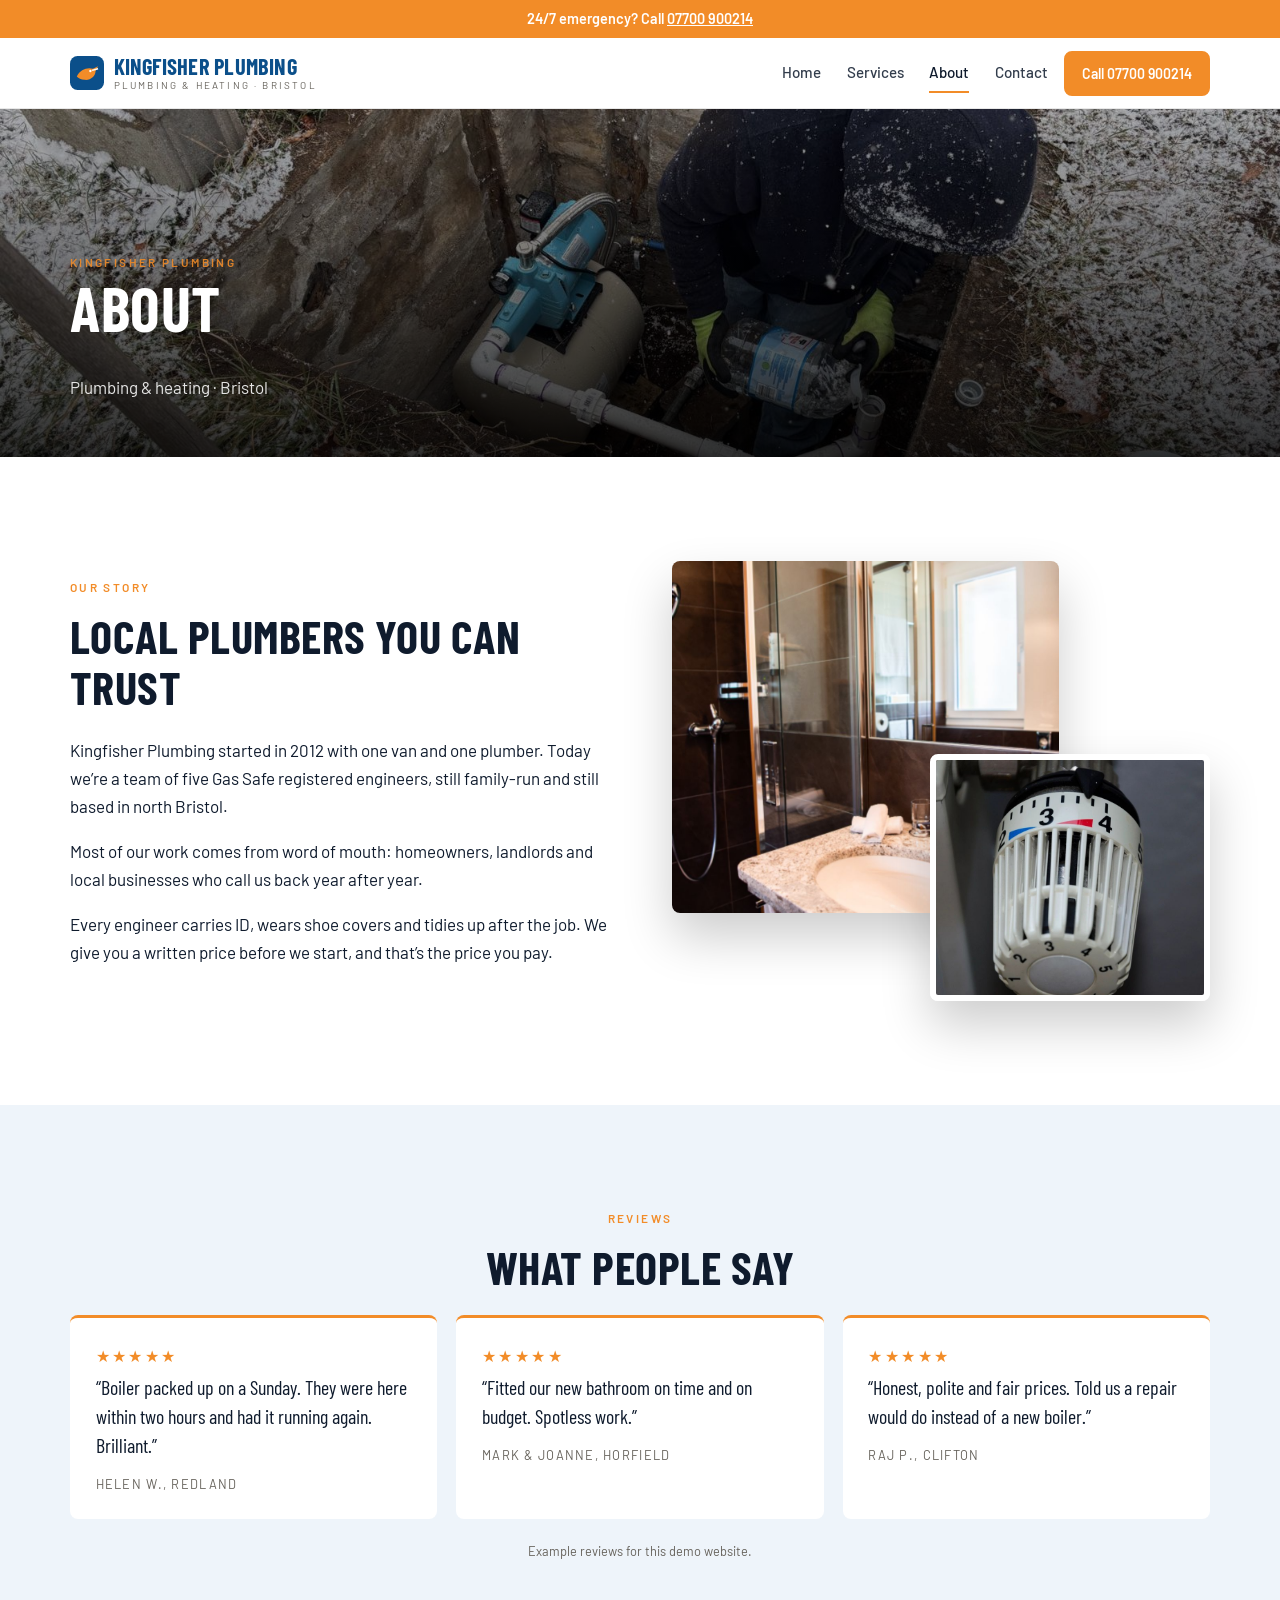
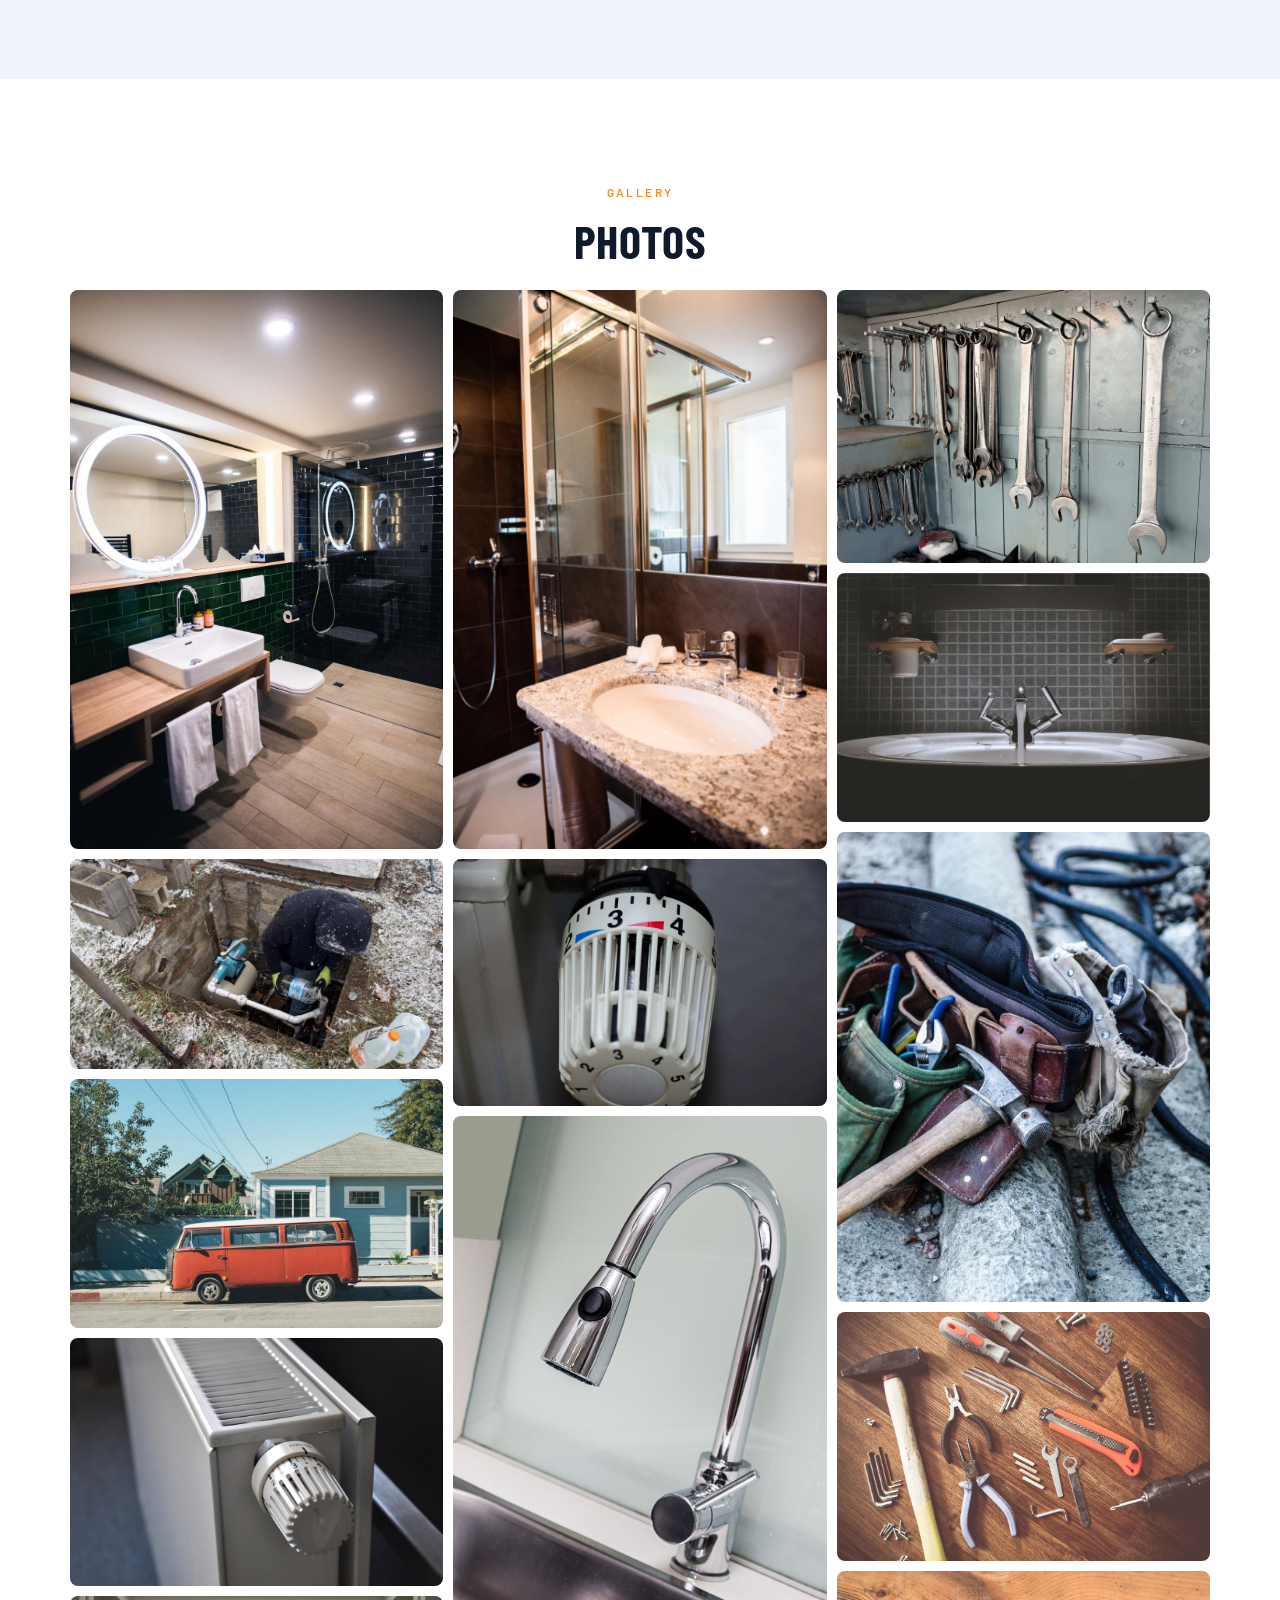
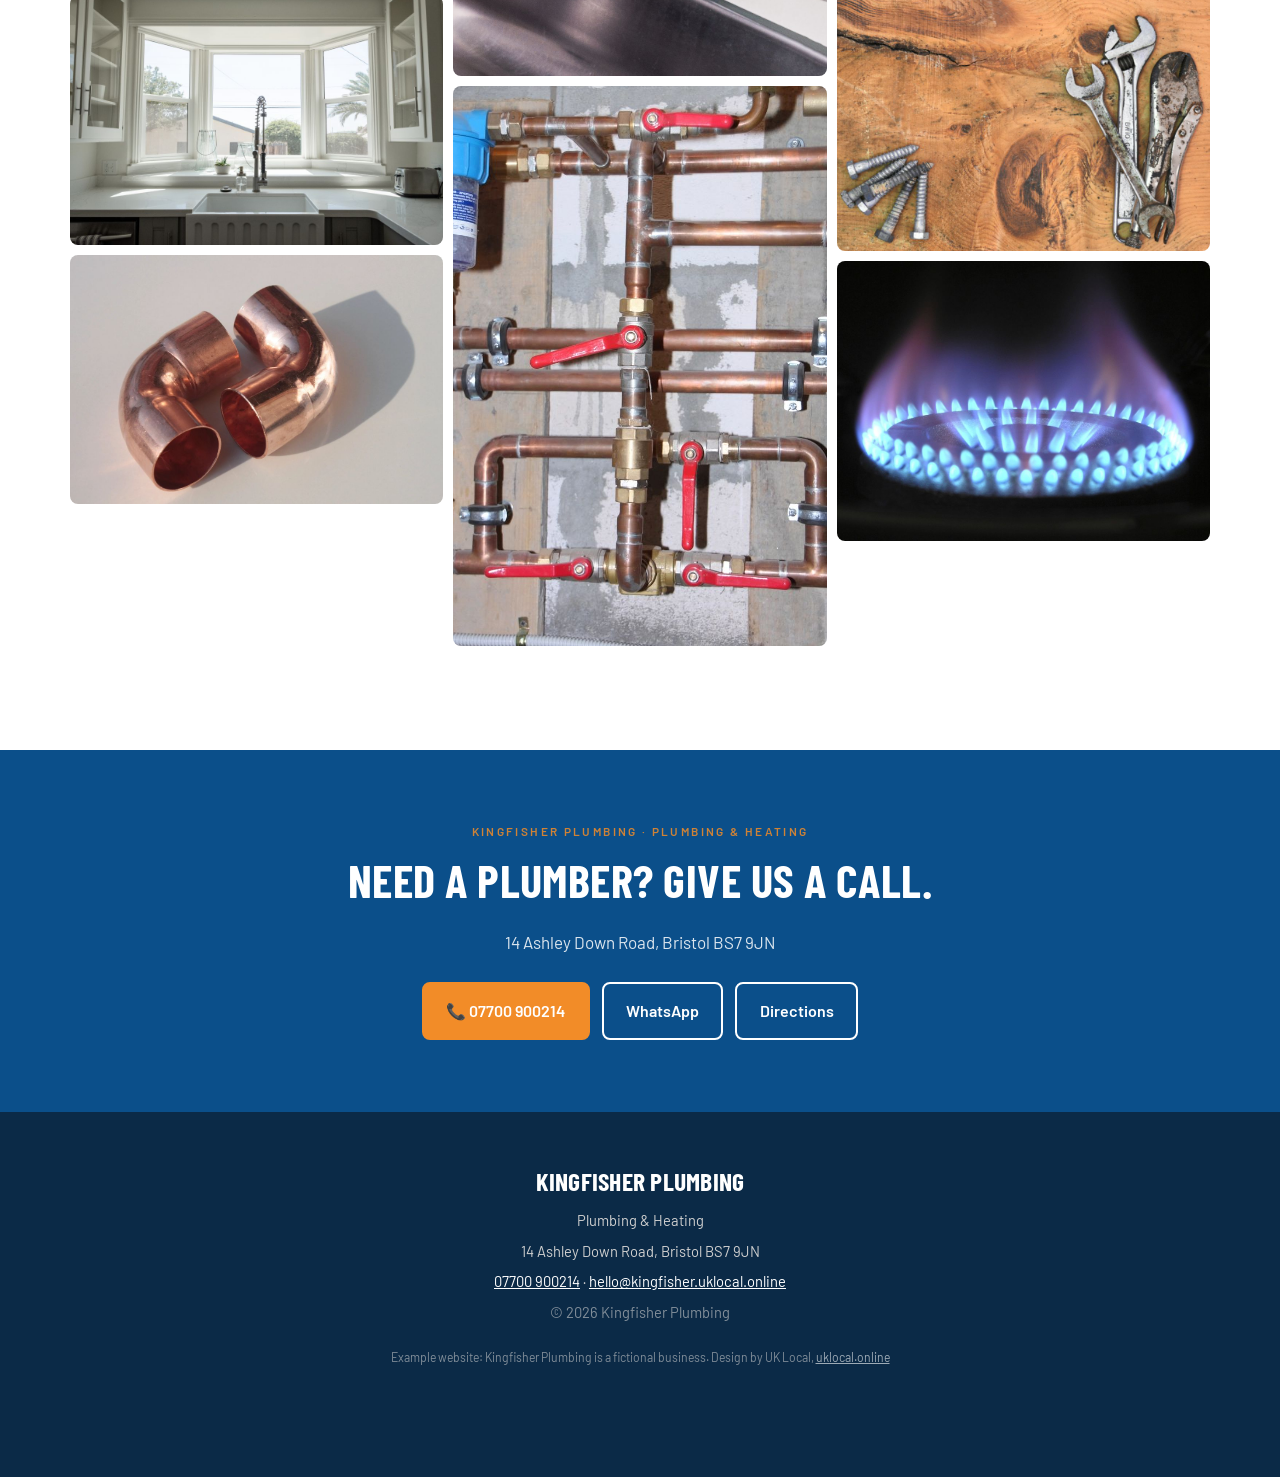
==== about.html @ 7f240959 "Example website: Kingfisher Plumbing (UK example)" ====
<!doctype html><html lang="en-GB"><head><meta charset="utf-8"><meta name="viewport" content="width=device-width,initial-scale=1">
<title>About | Kingfisher Plumbing</title><meta name="description" content="Kingfisher Plumbing started in 2012 with one van and one plumber. Today we’re a team of five Gas Safe registered engineers, still family-run and still based in north Bristol."><meta name="robots" content="noindex"><meta name="theme-color" content="#0b4f8a">
<meta property="og:title" content="Kingfisher Plumbing · Plumbing &amp; Heating"><meta property="og:description" content="Kingfisher Plumbing started in 2012 with one van and one plumber. Today we’re a team of five Gas Safe registered engineers, still family-run and still based in north Bristol."><meta property="og:image" content="https://kingfisher.uklocal.online/assets/images/021.jpg">
<link rel="icon" href="data:image/svg+xml,%3Csvg%20viewBox%3D%220%200%2040%2040%22%20xmlns%3D%22http%3A//www.w3.org/2000/svg%22%3E%3Crect%20width%3D%2240%22%20height%3D%2240%22%20rx%3D%229%22%20fill%3D%22%230b4f8a%22/%3E%3Cpath%20d%3D%22M8%2024c4-8%2012-11%2019-9l6-3-3%206c0%206-6%2011-13%2010-4%200-7-2-9-4z%22%20fill%3D%22%23f28c28%22/%3E%3Cpath%20d%3D%22M26%2017l7-2%22%20stroke%3D%22%23fff%22%20stroke-width%3D%221.6%22/%3E%3Ccircle%20cx%3D%2224%22%20cy%3D%2217.6%22%20r%3D%221.4%22%20fill%3D%22%23fff%22/%3E%3C/svg%3E">
<link rel="preconnect" href="https://fonts.googleapis.com"><link rel="preconnect" href="https://fonts.gstatic.com" crossorigin>
<link href="https://fonts.googleapis.com/css2?family=Barlow+Condensed:wght@400;600;700&family=Barlow:wght@400;500;600;700&display=swap" rel="stylesheet"><link rel="stylesheet" href="css/styles.css"></head><body class="has-strip"><div class="topstrip">24/7 emergency? Call <a href="tel:+447700900214">07700 900214</a></div>
<header class="nav"><div class="wrap nav-in"><a class="brand" href="index.html"><svg viewBox="0 0 40 40" aria-hidden="true"><rect width="40" height="40" rx="9" fill="var(--a)"/><path d="M8 24c4-8 12-11 19-9l6-3-3 6c0 6-6 11-13 10-4 0-7-2-9-4z" fill="var(--b)"/><path d="M26 17l7-2" stroke="#fff" stroke-width="1.6"/><circle cx="24" cy="17.6" r="1.4" fill="#fff"/></svg><span><b>Kingfisher Plumbing</b><small>Plumbing &amp; heating · Bristol</small></span></a>
<nav class="links" id="links"><a href="index.html">Home</a><a href="services.html">Services</a><a href="about.html" class=on>About</a><a href="contact.html">Contact</a></nav><a class="btn sm" href="tel:+447700900214">Call 07700 900214</a><button class="burger" id="burger" aria-label="Menu"><span></span><span></span><span></span></button></div></header><main><section class="phero"><img src="assets/images/b236.jpg" alt=""><div class="shade"></div><div class="wrap rv"><p class="eyebrow">Kingfisher Plumbing</p><h1>About</h1><p>Plumbing &amp; heating · Bristol</p></div></section>
<section class="s"><div class="wrap two"><div class="rv"><p class="eyebrow">Our story</p><h2>Local plumbers you can trust</h2><p>Kingfisher Plumbing started in 2012 with one van and one plumber. Today we’re a team of five Gas Safe registered engineers, still family-run and still based in north Bristol.</p><p>Most of our work comes from word of mouth: homeowners, landlords and local businesses who call us back year after year.</p><p>Every engineer carries ID, wears shoe covers and tidies up after the job. We give you a written price before we start, and that’s the price you pay.</p></div><figure class="stack rv"><img class="a1" src="assets/images/020.jpg" alt="Walk-in shower" loading="lazy"><img class="a2" src="assets/images/b086.jpg" alt="Thermostatic valves" loading="lazy"></figure></div></section>
<section class="s alt"><div class="wrap"><p class="eyebrow center">Reviews</p><h2 class="center">What people say</h2><div class="quotes"><blockquote class="rv"><span class="stars">★★★★★</span>“Boiler packed up on a Sunday. They were here within two hours and had it running again. Brilliant.”<cite>Helen W., Redland</cite></blockquote><blockquote class="rv"><span class="stars">★★★★★</span>“Fitted our new bathroom on time and on budget. Spotless work.”<cite>Mark &amp; Joanne, Horfield</cite></blockquote><blockquote class="rv"><span class="stars">★★★★★</span>“Honest, polite and fair prices. Told us a repair would do instead of a new boiler.”<cite>Raj P., Clifton</cite></blockquote></div><p class="exnote">Example reviews for this demo website.</p></div></section><section class="s" id="gallery"><div class="wrap"><p class="eyebrow center">Gallery</p><h2 class="center">Photos</h2><div class="gal"><a href="assets/images/021.jpg" data-lb="Bathroom fit-out"><img src="assets/images/021.jpg" alt="Bathroom fit-out" loading="lazy"></a><a href="assets/images/b236.jpg" data-lb="Leak traced and fixed"><img src="assets/images/b236.jpg" alt="Leak traced and fixed" loading="lazy"></a><a href="assets/images/b306.jpg" data-lb="Our van"><img src="assets/images/b306.jpg" alt="Our van" loading="lazy"></a><a href="assets/images/b085.jpg" data-lb="Radiators fitted and balanced"><img src="assets/images/b085.jpg" alt="Radiators fitted and balanced" loading="lazy"></a><a href="assets/images/069.jpg" data-lb="Kitchen sink replacement"><img src="assets/images/069.jpg" alt="Kitchen sink replacement" loading="lazy"></a><a href="assets/images/b022.jpg" data-lb="Copper fittings"><img src="assets/images/b022.jpg" alt="Copper fittings" loading="lazy"></a><a href="assets/images/020.jpg" data-lb="Walk-in shower"><img src="assets/images/020.jpg" alt="Walk-in shower" loading="lazy"></a><a href="assets/images/b086.jpg" data-lb="Thermostatic valves"><img src="assets/images/b086.jpg" alt="Thermostatic valves" loading="lazy"></a><a href="assets/images/068.jpg" data-lb="New mixer tap"><img src="assets/images/068.jpg" alt="New mixer tap" loading="lazy"></a><a href="assets/images/b021.jpg" data-lb="Valves and pipework"><img src="assets/images/b021.jpg" alt="Valves and pipework" loading="lazy"></a><a href="assets/images/b047.jpg" data-lb="The right tools for the job"><img src="assets/images/b047.jpg" alt="The right tools for the job" loading="lazy"></a><a href="assets/images/018.jpg" data-lb="Basin and taps"><img src="assets/images/018.jpg" alt="Basin and taps" loading="lazy"></a><a href="assets/images/b139.jpg" data-lb="Tool belt on"><img src="assets/images/b139.jpg" alt="Tool belt on" loading="lazy"></a><a href="assets/images/b171.jpg" data-lb="Small jobs welcome"><img src="assets/images/b171.jpg" alt="Small jobs welcome" loading="lazy"></a><a href="assets/images/b061.jpg" data-lb="Ready to go"><img src="assets/images/b061.jpg" alt="Ready to go" loading="lazy"></a><a href="assets/images/b292.jpg" data-lb="Gas appliances connected"><img src="assets/images/b292.jpg" alt="Gas appliances connected" loading="lazy"></a></div></div></section><section class="band"><div class="wrap rv"><p class="eyebrow" style="color:var(--b)">Kingfisher Plumbing · Plumbing &amp; Heating</p><h2>Need a plumber? Give us a call.</h2><p>14 Ashley Down Road, Bristol BS7 9JN</p>
<div class="cta"><a class="btn" href="tel:+447700900214">📞 07700 900214</a><a class="btn ghost" style="color:#fff" href="https://wa.me/447700900214">WhatsApp</a><a class="btn ghost" style="color:#fff" href="https://www.google.com/maps/search/?api=1&query=Ashley+Down+Road%2C+Bristol+BS7">Directions</a></div></div></section></main>
<footer class="foot"><div class="wrap"><b>Kingfisher Plumbing</b><p>Plumbing &amp; Heating</p><p>14 Ashley Down Road, Bristol BS7 9JN</p>
<p><a href="tel:+447700900214">07700 900214</a> · <a href="mailto:hello@kingfisher.uklocal.online">hello@kingfisher.uklocal.online</a></p><p style="opacity:.6">© 2026 Kingfisher Plumbing</p>
<p class="ex">Example website: Kingfisher Plumbing is a fictional business. Design by UK Local, <a href="https://uklocal.online/">uklocal.online</a></p></div></footer>
<div class="mbar"><a class="call" href="tel:+447700900214">📞 Call</a><a href="https://wa.me/447700900214">💬 WhatsApp</a><a href="https://www.google.com/maps/search/?api=1&query=Ashley+Down+Road%2C+Bristol+BS7">📍 Map</a></div>
<div class="lb" id="lb"><button aria-label="Close">×</button><img alt=""><p></p></div><script src="js/main.js"></script></body></html>
---- css/styles.css ----
:root{--bg:#ffffff;--fg:#0f1b2d;--a:#0b4f8a;--b:#f28c28;--c:#eef4fa;--r:8px;--f1:'Barlow Condensed',Georgia,serif;--f2:'Barlow',system-ui,sans-serif;--mut:#66625b;--card:#fff;--line:rgba(0,0,0,.09)}
*{box-sizing:border-box}html{scroll-behavior:smooth}body{margin:0;background:var(--bg);color:var(--fg);font-family:var(--f2);line-height:1.65;-webkit-font-smoothing:antialiased;font-size:17px}
img{max-width:100%;display:block}a{color:inherit}.wrap{width:min(100% - 2.5rem,1140px);margin:auto}
h1,h2,h3{font-family:var(--f1);line-height:1.1;margin:0 0 .5em;font-weight:700;text-transform:uppercase;letter-spacing:.01em}h2{font-size:clamp(1.9rem,4vw,2.9rem)}h3{font-size:1.35rem}
.eyebrow{text-transform:uppercase;letter-spacing:.2em;font-size:.74rem;font-weight:600;color:var(--b);margin:0 0 .8rem}.center{text-align:center}.sub{color:var(--mut);max-width:640px}.center.sub{margin:0 auto 2.2rem}
.topstrip{background:var(--b);color:#fff;text-align:center;font-weight:600;font-size:.9rem;padding:.45rem 1rem}.topstrip a{color:#fff}
.nav{position:sticky;top:0;z-index:40;background:rgba(255,255,255,.9);backdrop-filter:blur(12px);-webkit-backdrop-filter:blur(12px);border-bottom:1px solid var(--line)}.nav-in{display:flex;align-items:center;gap:1rem;height:70px}
.brand{text-decoration:none;display:flex;align-items:center;gap:.6rem;margin-right:auto}.brand svg{width:34px;height:34px;flex:none}.brand span{display:flex;flex-direction:column;line-height:1}.brand b{font-family:var(--f1);font-size:1.4rem;color:var(--a);font-weight:700;text-transform:uppercase;letter-spacing:.01em}.brand small{font-size:.62rem;letter-spacing:.22em;text-transform:uppercase;color:var(--mut);margin-top:4px}
.links{display:flex;gap:1.6rem}.links a{text-decoration:none;font-weight:500;font-size:.95rem;opacity:.85;padding:6px 0;border-bottom:2px solid transparent}.links a:hover,.links a.on{opacity:1;border-color:var(--b)}
.btn{display:inline-flex;align-items:center;gap:.45rem;text-decoration:none;font-weight:600;padding:.85rem 1.4rem;border-radius:var(--r);background:var(--b);color:#fff;border:2px solid var(--b);transition:.25s;font-family:var(--f2);font-size:1rem}.btn:hover{transform:translateY(-2px);filter:brightness(1.07)}.btn.ghost{background:transparent;color:inherit;border-color:currentColor}.btn.sm{padding:.55rem 1rem;font-size:.88rem}.btn.alt{background:var(--a);border-color:var(--a);color:#fff}
.burger{display:none;background:none;border:0;width:42px;height:42px;cursor:pointer;color:inherit;padding:0}.burger span{display:block;height:2px;background:currentColor;margin:7px 8px;transition:.3s}
@media(max-width:860px){.links{position:fixed;inset:70px 0 auto 0;flex-direction:column;gap:0;background:var(--bg);padding:.5rem 1.25rem 1.25rem;transform:translateY(-150%);transition:.35s;box-shadow:0 20px 40px rgba(0,0,0,.2)}.links.open{transform:none}.links a{padding:14px 0;border-bottom:1px solid var(--line);font-size:1.05rem}.burger{display:block}.nav .btn.sm{display:none}}
.hero{position:relative;color:#fff;overflow:hidden}.hero .bgimg{position:absolute;inset:0;width:100%;height:100%;object-fit:cover;animation:kb 18s ease-out both}@keyframes kb{from{transform:scale(1.12)}to{transform:scale(1)}}
.hero .shade{position:absolute;inset:0;background:linear-gradient(180deg,rgba(0,0,0,.25) 0%,rgba(0,0,0,.4) 45%,rgba(0,0,0,.86) 100%)}.hero-in{position:relative;max-width:760px}
.hero.full{min-height:clamp(580px,90vh,860px);display:flex;align-items:flex-end}.hero.full .hero-in{padding:clamp(7rem,22vh,12rem) 0 4.5rem}
.hero h1{font-size:clamp(2.5rem,7vw,4.8rem);margin-bottom:.5rem}.hero h1 em{font-style:normal;color:var(--b)}.hero .lead{font-size:1.15rem;opacity:.94;max-width:600px;margin:0}
.cta{display:flex;flex-wrap:wrap;gap:.75rem;margin-top:1.6rem}.badges{display:flex;flex-wrap:wrap;gap:.5rem;margin-top:1.8rem}.badges span{font-size:.8rem;padding:.4rem .85rem;border-radius:99px;background:rgba(255,255,255,.14);border:1px solid rgba(255,255,255,.3);backdrop-filter:blur(6px)}
.hero.split{color:var(--fg);background:var(--c)}.hero.split .grid2{display:grid;grid-template-columns:1.05fr 1fr;align-items:center;gap:3rem;min-height:clamp(560px,82vh,760px);padding:3rem 0}.hero.split .badges span{background:var(--bg);border-color:var(--line);color:var(--fg)}.hero.split h1 em{color:var(--b)}
.hero.split .pic{position:relative;height:clamp(420px,70vh,620px)}.hero.split .pic img{position:absolute;object-fit:cover;border-radius:var(--r);box-shadow:0 30px 60px rgba(0,0,0,.18)}.hero.split .pic .p1{top:0;left:0;width:82%;height:86%}.hero.split .pic .p2{right:0;bottom:0;width:48%;height:46%;border:6px solid var(--c)}
.hcard{position:absolute;left:-6%;bottom:8%;background:var(--bg);color:var(--fg);border-radius:var(--r);padding:.9rem 1.2rem;box-shadow:0 18px 40px rgba(0,0,0,.18);font-size:.9rem;line-height:1.35}.hcard b{display:block;font-family:var(--f1);font-size:1.15rem;color:var(--a)}
.hero.block{background:var(--a)}.hero.block .grid2{display:grid;grid-template-columns:1.1fr 1fr;min-height:clamp(560px,80vh,760px)}.hero.block .hero-in{padding:4rem clamp(1.25rem,5vw,4.5rem) 4rem max(1.25rem,calc((100vw - 1140px)/2));align-self:center;max-width:none}.hero.block .pic{position:relative;min-height:340px}.hero.block .pic img{position:absolute;inset:0;width:100%;height:100%;object-fit:cover}.hero.block .pic .tag{position:absolute;left:1.2rem;bottom:1.2rem;background:var(--b);color:#fff;font-weight:700;padding:.6rem 1rem;border-radius:var(--r);font-size:.95rem}
.hero.block h1{font-size:clamp(2.6rem,6.5vw,4.9rem);line-height:1}
@media(max-width:860px){.hero.split .grid2{grid-template-columns:1fr;gap:2rem;min-height:0;padding:2rem 0 3rem}.hero.split .pic{height:360px;order:-1}.hcard{left:auto;right:4%;bottom:-4%}.hero.block .grid2{grid-template-columns:1fr}.hero.block .pic{order:-1;min-height:260px}.hero.block .hero-in{padding:2.5rem 1.25rem 3rem}}
section.s{padding:clamp(4rem,9vw,6.5rem) 0}.alt{background:var(--c)}.two{display:grid;grid-template-columns:1fr 1fr;gap:clamp(2rem,5vw,4.5rem);align-items:center}
@media(max-width:860px){.two{grid-template-columns:1fr}}
.stack{position:relative;min-height:440px;margin:0}.stack img{position:absolute;object-fit:cover;border-radius:var(--r);box-shadow:0 24px 50px rgba(0,0,0,.2)}.stack .a1{left:0;top:0;width:72%;height:80%}.stack .a2{right:0;bottom:0;width:52%;height:56%;border:6px solid var(--bg)}
.ticks{list-style:none;padding:0;margin:1.2rem 0 0}.ticks li{padding:.45rem 0 .45rem 1.8rem;position:relative}.ticks li:before{content:'';position:absolute;left:0;top:.95rem;width:10px;height:10px;border-radius:50%;background:var(--b)}
.feats{display:grid;grid-template-columns:repeat(auto-fit,minmax(240px,1fr));gap:1.2rem}.feat{background:var(--card);border-radius:var(--r);overflow:hidden;box-shadow:0 10px 30px rgba(0,0,0,.08);transition:.3s}.feat:hover{transform:translateY(-5px)}.feat img{width:100%;aspect-ratio:4/3;object-fit:cover}.feat div{padding:1.1rem 1.25rem 1.3rem}.feat p{margin:0;color:var(--mut);font-size:.95rem}.feat h3{margin-bottom:.25rem}.feat .price{display:inline-block;margin-top:.7rem;font-weight:700;color:var(--b);font-size:.95rem}
.feats.ov .feat{position:relative;aspect-ratio:3/4;box-shadow:none}.feats.ov .feat img{position:absolute;inset:0;height:100%;aspect-ratio:auto}.feats.ov .feat div{position:absolute;inset:auto 0 0 0;padding:4rem 1.3rem 1.3rem;background:linear-gradient(transparent,rgba(0,0,0,.9));color:#fff}.feats.ov .feat p{color:#ddd}@media(max-width:860px){.feats.ov .feat{aspect-ratio:4/3}}
.strip{display:grid;grid-template-columns:2fr 1fr 1fr;grid-auto-rows:220px;gap:10px}.strip a:first-child{grid-row:span 2}.strip img{width:100%;height:100%;object-fit:cover;transition:.4s}.strip a{overflow:hidden;border-radius:var(--r)}.strip a:hover img{transform:scale(1.06)}@media(max-width:700px){.strip{grid-template-columns:1fr 1fr;grid-auto-rows:150px}}
.quotes{display:grid;grid-template-columns:repeat(auto-fit,minmax(260px,1fr));gap:1.2rem}.quotes blockquote{margin:0;padding:1.6rem;background:var(--card);border-radius:var(--r);border-top:3px solid var(--b);font-family:var(--f1);font-size:1.18rem;line-height:1.45;font-size:1.25rem}.quotes .stars{color:var(--b);letter-spacing:.15em;font-style:normal;font-size:1rem;display:block;margin-bottom:.4rem}.quotes cite{display:block;margin-top:.9rem;font-family:var(--f2);font-style:normal;font-size:.8rem;color:var(--mut);letter-spacing:.1em;text-transform:uppercase}
.exnote{font-size:.8rem;color:var(--mut);text-align:center;margin-top:1.4rem}
.band{background:var(--a);color:#fff;text-align:center;padding:4.5rem 0}.band h2{color:#fff}.band p{opacity:.85}.band .cta{justify-content:center}
.phero{position:relative;color:#fff;padding:9rem 0 3.5rem;overflow:hidden}.phero img{position:absolute;inset:0;width:100%;height:100%;object-fit:cover}.phero .shade{position:absolute;inset:0;background:linear-gradient(180deg,rgba(0,0,0,.3),rgba(0,0,0,.8))}.phero .wrap{position:relative}.phero h1{font-size:clamp(2.3rem,6vw,3.9rem)}.phero p{opacity:.88;margin:0}
.menu{display:grid;grid-template-columns:repeat(auto-fit,minmax(320px,1fr));gap:1.4rem}.mcard{background:var(--card);padding:1.8rem;border-radius:var(--r);box-shadow:0 8px 24px rgba(0,0,0,.06);border-left:4px solid var(--b)}.mcard h3{margin:0}.mcard .mnote{color:var(--mut);font-size:.9rem;margin:.1rem 0 .9rem}.mcard ul{list-style:none;padding:0;margin:0}.mcard li{display:flex;align-items:baseline;gap:.6rem;padding:.6rem 0;border-bottom:1px dashed var(--line)}.mcard li:last-child{border:0}.mcard li span{flex:1}.mcard li b{white-space:nowrap;color:var(--b);font-weight:700}
.note{font-size:.9rem;color:var(--mut);text-align:center;margin-top:2rem}
.events{display:grid;grid-template-columns:repeat(auto-fit,minmax(220px,1fr));gap:1rem}.ev{border:1px solid var(--line);border-radius:var(--r);padding:1.4rem;background:var(--card)}.ev b{display:block;font-family:var(--f1);font-size:1.5rem;color:var(--b);font-weight:400}.ev span{color:var(--fg);opacity:.85}
.svcs{display:grid;grid-template-columns:repeat(auto-fit,minmax(300px,1fr));gap:1.2rem}.svc{display:grid;grid-template-columns:120px 1fr;background:#fff;border:1px solid var(--line);border-radius:var(--r);overflow:hidden;box-shadow:0 6px 18px rgba(15,27,45,.06);transition:.25s}.svc:hover{transform:translateY(-4px);box-shadow:0 14px 30px rgba(15,27,45,.12)}.svc img{width:100%;height:100%;object-fit:cover}.svc div{padding:1.1rem 1.2rem}.svc h3{margin:0 0 .2rem;font-size:1.45rem}.svc p{margin:0;color:var(--mut);font-size:.95rem;line-height:1.45}.svc .price{display:inline-block;margin-top:.6rem;background:var(--c);color:var(--a);font-weight:700;font-size:.85rem;padding:.25rem .7rem;border-radius:99px}
.svcs.big .svc{grid-template-columns:1fr}.svcs.big .svc img{aspect-ratio:16/9;height:auto}
.steps{display:grid;grid-template-columns:repeat(3,1fr);gap:1.2rem;counter-reset:s}.step{background:#fff;border-radius:var(--r);padding:1.6rem;border-top:4px solid var(--b);box-shadow:0 6px 18px rgba(15,27,45,.06)}.step:before{counter-increment:s;content:counter(s);display:grid;place-items:center;width:44px;height:44px;border-radius:50%;background:var(--a);color:#fff;font-family:var(--f1);font-size:1.4rem;font-weight:700;margin-bottom:.8rem}.step h3{margin:0 0 .3rem}.step p{margin:0;color:var(--mut)}@media(max-width:860px){.steps{grid-template-columns:1fr}}
.chips{display:flex;flex-wrap:wrap;gap:.5rem;margin:1.2rem 0}.chips span{background:#fff;border:1px solid var(--line);border-radius:99px;padding:.4rem .9rem;font-weight:500;font-size:.92rem}
.gal{columns:3 260px;column-gap:10px}.gal a{display:block;margin-bottom:10px;border-radius:var(--r);overflow:hidden;break-inside:avoid}.gal img{width:100%;transition:.4s}.gal a:hover img{transform:scale(1.04)}
.lb{position:fixed;inset:0;background:rgba(0,0,0,.92);display:none;align-items:center;justify-content:center;z-index:99;padding:1rem}.lb.on{display:flex}.lb img{max-height:86vh;max-width:94vw;border-radius:6px}.lb p{position:absolute;bottom:1.2rem;color:#fff;width:100%;text-align:center;margin:0}.lb button{position:absolute;top:1rem;right:1rem;background:none;border:0;color:#fff;font-size:2.2rem;cursor:pointer}
dl.info{display:grid;grid-template-columns:auto 1fr;gap:.75rem 1.4rem;margin:1.4rem 0}dl.info dt{font-weight:700;color:var(--b);text-transform:uppercase;font-size:.75rem;letter-spacing:.15em;padding-top:.3rem}dl.info dd{margin:0}dl.info a{color:inherit;font-weight:600}
.hours{width:100%;border-collapse:collapse;margin:1rem 0}.hours td{padding:.7rem 0;border-bottom:1px solid var(--line)}.hours td:last-child{text-align:right;font-weight:600}
.map iframe{width:100%;height:440px;border:0;border-radius:var(--r);filter:none}
.foot{background:#0b2a47;color:#cfcfcf;padding:3rem 0 6.5rem;text-align:center;font-size:.92rem}.foot b{font-family:var(--f1);font-size:1.6rem;color:#fff;font-weight:700;text-transform:uppercase;letter-spacing:.01em}.foot a{color:#fff}.foot p{margin:.4rem 0}.foot .ex{margin-top:1.4rem;font-size:.76rem;opacity:.6}
.mbar{position:fixed;left:0;right:0;bottom:0;display:none;z-index:50;background:var(--a);box-shadow:0 -6px 20px rgba(0,0,0,.2);padding-bottom:env(safe-area-inset-bottom)}.mbar a{flex:1;text-align:center;color:#fff;text-decoration:none;font-weight:600;padding:14px 4px;font-size:.95rem}.mbar a.call{background:var(--b);color:#fff}.mbar a+a{border-left:1px solid rgba(255,255,255,.18)}@media(max-width:860px){.mbar{display:flex}}
.rv{opacity:0;transform:translateY(26px);transition:opacity .8s ease,transform .8s ease}.rv.in{opacity:1;transform:none}
@media(prefers-reduced-motion:reduce){.rv{opacity:1;transform:none;transition:none}.hero .bgimg{animation:none}}
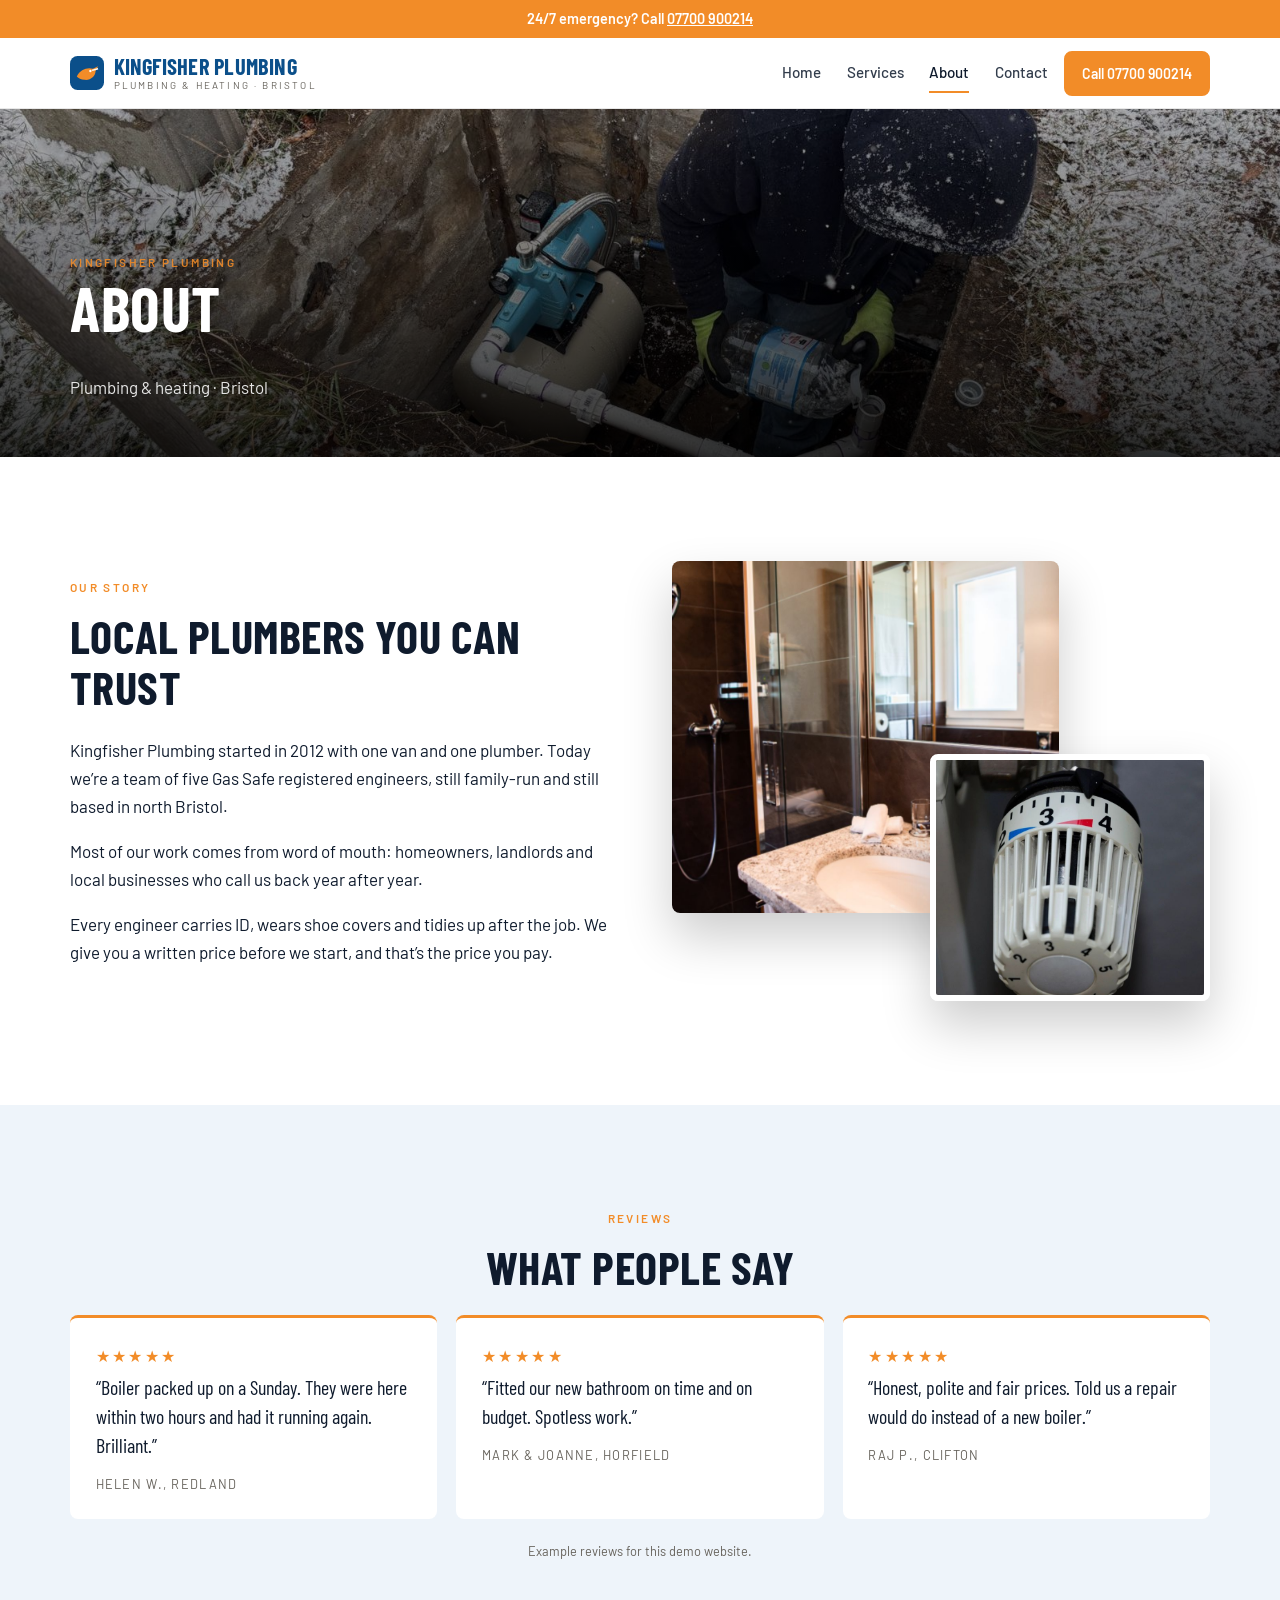
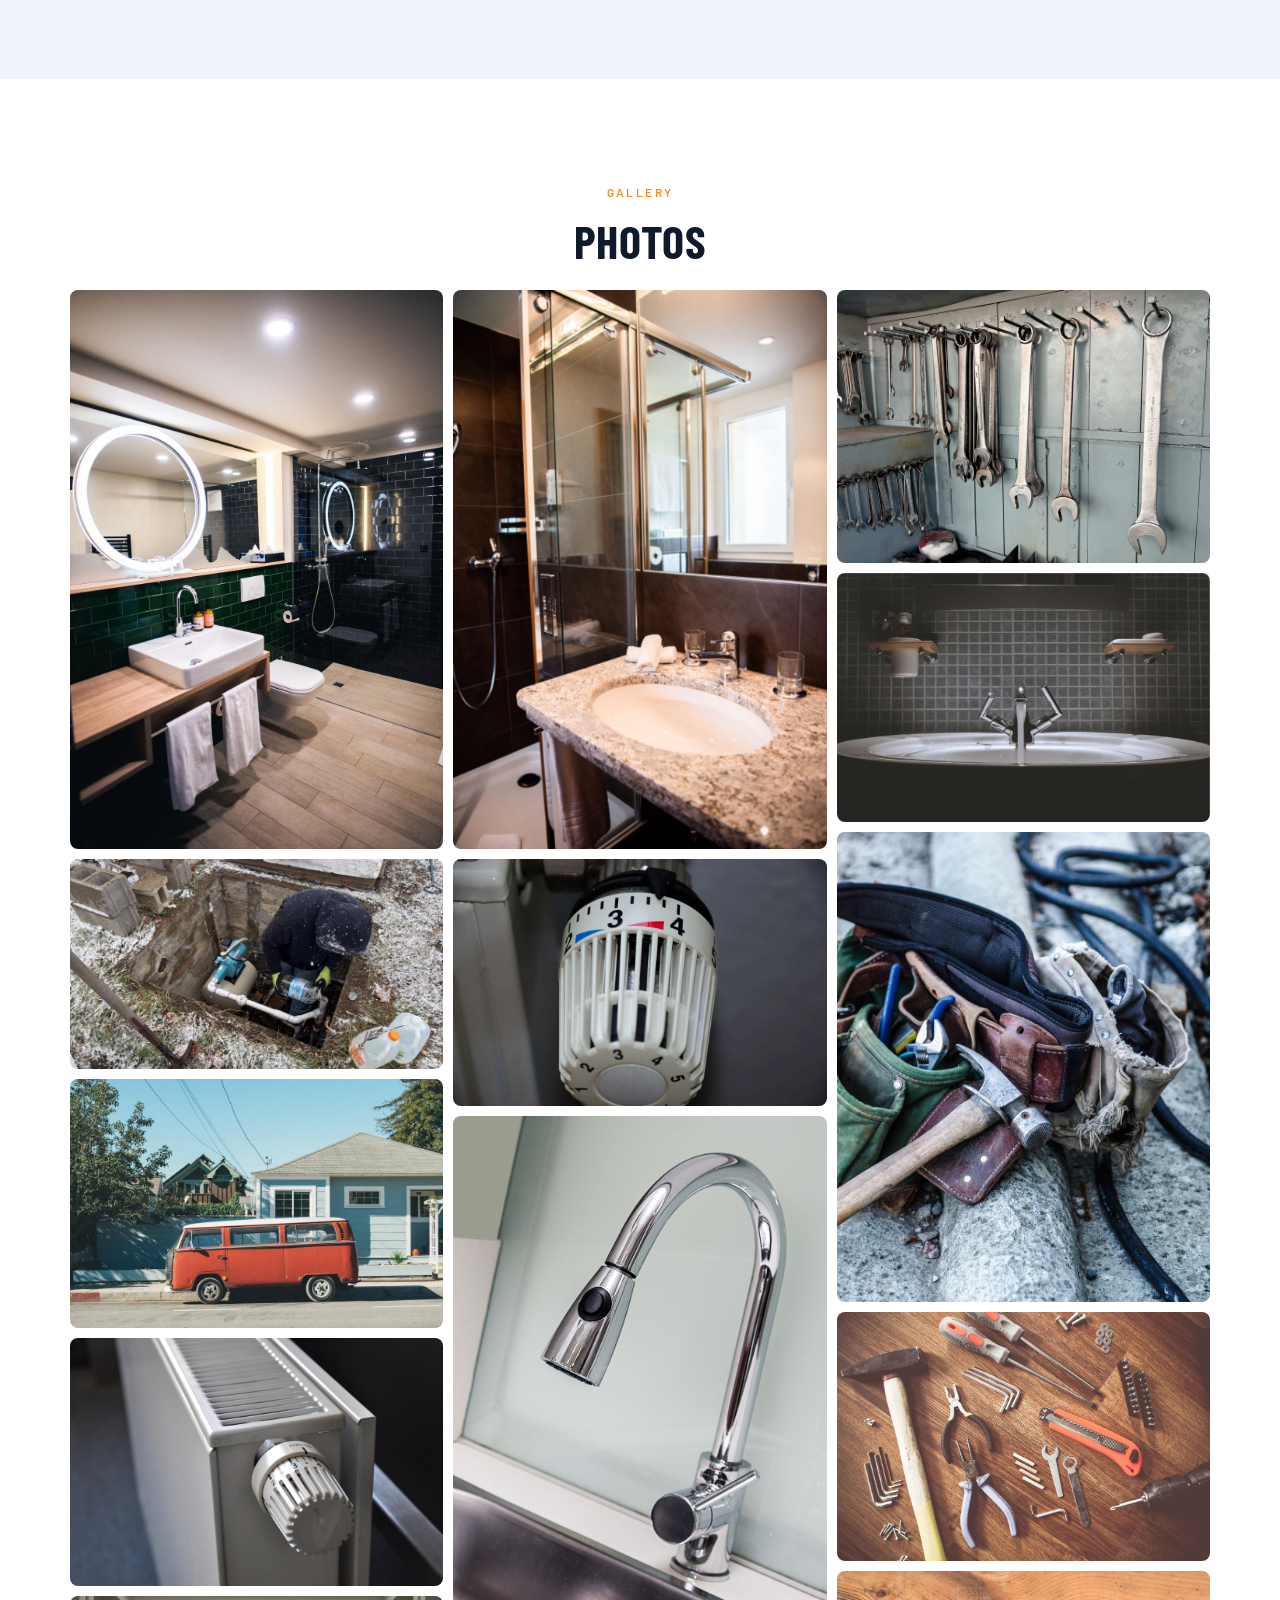
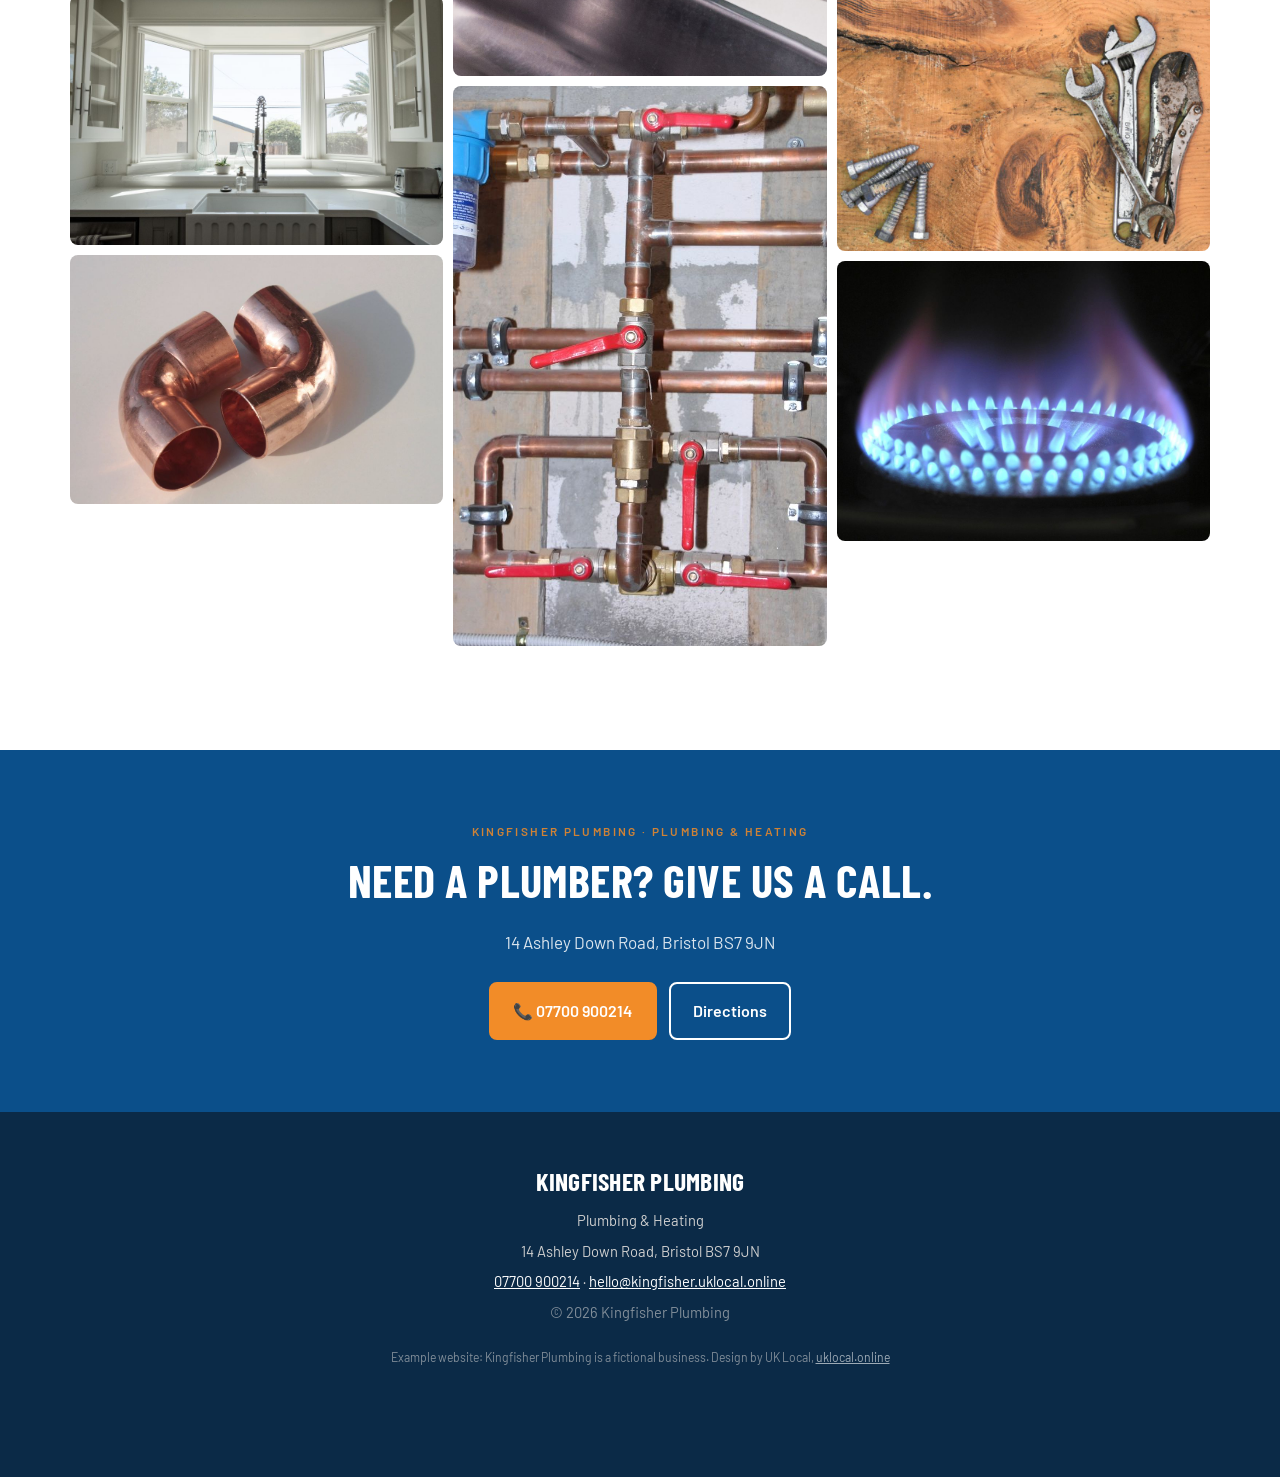
==== commit ccbb5cca: "Remove WhatsApp buttons (UK/AU examples are email-only); mobile bar now Call / Email / Map" ====
--- a/about.html
+++ b/about.html
@@ -8,9 +8,9 @@
 <nav class="links" id="links"><a href="index.html">Home</a><a href="services.html">Services</a><a href="about.html" class=on>About</a><a href="contact.html">Contact</a></nav><a class="btn sm" href="tel:+447700900214">Call 07700 900214</a><button class="burger" id="burger" aria-label="Menu"><span></span><span></span><span></span></button></div></header><main><section class="phero"><img src="assets/images/b236.jpg" alt=""><div class="shade"></div><div class="wrap rv"><p class="eyebrow">Kingfisher Plumbing</p><h1>About</h1><p>Plumbing &amp; heating · Bristol</p></div></section>
 <section class="s"><div class="wrap two"><div class="rv"><p class="eyebrow">Our story</p><h2>Local plumbers you can trust</h2><p>Kingfisher Plumbing started in 2012 with one van and one plumber. Today we’re a team of five Gas Safe registered engineers, still family-run and still based in north Bristol.</p><p>Most of our work comes from word of mouth: homeowners, landlords and local businesses who call us back year after year.</p><p>Every engineer carries ID, wears shoe covers and tidies up after the job. We give you a written price before we start, and that’s the price you pay.</p></div><figure class="stack rv"><img class="a1" src="assets/images/020.jpg" alt="Walk-in shower" loading="lazy"><img class="a2" src="assets/images/b086.jpg" alt="Thermostatic valves" loading="lazy"></figure></div></section>
 <section class="s alt"><div class="wrap"><p class="eyebrow center">Reviews</p><h2 class="center">What people say</h2><div class="quotes"><blockquote class="rv"><span class="stars">★★★★★</span>“Boiler packed up on a Sunday. They were here within two hours and had it running again. Brilliant.”<cite>Helen W., Redland</cite></blockquote><blockquote class="rv"><span class="stars">★★★★★</span>“Fitted our new bathroom on time and on budget. Spotless work.”<cite>Mark &amp; Joanne, Horfield</cite></blockquote><blockquote class="rv"><span class="stars">★★★★★</span>“Honest, polite and fair prices. Told us a repair would do instead of a new boiler.”<cite>Raj P., Clifton</cite></blockquote></div><p class="exnote">Example reviews for this demo website.</p></div></section><section class="s" id="gallery"><div class="wrap"><p class="eyebrow center">Gallery</p><h2 class="center">Photos</h2><div class="gal"><a href="assets/images/021.jpg" data-lb="Bathroom fit-out"><img src="assets/images/021.jpg" alt="Bathroom fit-out" loading="lazy"></a><a href="assets/images/b236.jpg" data-lb="Leak traced and fixed"><img src="assets/images/b236.jpg" alt="Leak traced and fixed" loading="lazy"></a><a href="assets/images/b306.jpg" data-lb="Our van"><img src="assets/images/b306.jpg" alt="Our van" loading="lazy"></a><a href="assets/images/b085.jpg" data-lb="Radiators fitted and balanced"><img src="assets/images/b085.jpg" alt="Radiators fitted and balanced" loading="lazy"></a><a href="assets/images/069.jpg" data-lb="Kitchen sink replacement"><img src="assets/images/069.jpg" alt="Kitchen sink replacement" loading="lazy"></a><a href="assets/images/b022.jpg" data-lb="Copper fittings"><img src="assets/images/b022.jpg" alt="Copper fittings" loading="lazy"></a><a href="assets/images/020.jpg" data-lb="Walk-in shower"><img src="assets/images/020.jpg" alt="Walk-in shower" loading="lazy"></a><a href="assets/images/b086.jpg" data-lb="Thermostatic valves"><img src="assets/images/b086.jpg" alt="Thermostatic valves" loading="lazy"></a><a href="assets/images/068.jpg" data-lb="New mixer tap"><img src="assets/images/068.jpg" alt="New mixer tap" loading="lazy"></a><a href="assets/images/b021.jpg" data-lb="Valves and pipework"><img src="assets/images/b021.jpg" alt="Valves and pipework" loading="lazy"></a><a href="assets/images/b047.jpg" data-lb="The right tools for the job"><img src="assets/images/b047.jpg" alt="The right tools for the job" loading="lazy"></a><a href="assets/images/018.jpg" data-lb="Basin and taps"><img src="assets/images/018.jpg" alt="Basin and taps" loading="lazy"></a><a href="assets/images/b139.jpg" data-lb="Tool belt on"><img src="assets/images/b139.jpg" alt="Tool belt on" loading="lazy"></a><a href="assets/images/b171.jpg" data-lb="Small jobs welcome"><img src="assets/images/b171.jpg" alt="Small jobs welcome" loading="lazy"></a><a href="assets/images/b061.jpg" data-lb="Ready to go"><img src="assets/images/b061.jpg" alt="Ready to go" loading="lazy"></a><a href="assets/images/b292.jpg" data-lb="Gas appliances connected"><img src="assets/images/b292.jpg" alt="Gas appliances connected" loading="lazy"></a></div></div></section><section class="band"><div class="wrap rv"><p class="eyebrow" style="color:var(--b)">Kingfisher Plumbing · Plumbing &amp; Heating</p><h2>Need a plumber? Give us a call.</h2><p>14 Ashley Down Road, Bristol BS7 9JN</p>
-<div class="cta"><a class="btn" href="tel:+447700900214">📞 07700 900214</a><a class="btn ghost" style="color:#fff" href="https://wa.me/447700900214">WhatsApp</a><a class="btn ghost" style="color:#fff" href="https://www.google.com/maps/search/?api=1&query=Ashley+Down+Road%2C+Bristol+BS7">Directions</a></div></div></section></main>
+<div class="cta"><a class="btn" href="tel:+447700900214">📞 07700 900214</a><a class="btn ghost" style="color:#fff" href="https://www.google.com/maps/search/?api=1&query=Ashley+Down+Road%2C+Bristol+BS7">Directions</a></div></div></section></main>
 <footer class="foot"><div class="wrap"><b>Kingfisher Plumbing</b><p>Plumbing &amp; Heating</p><p>14 Ashley Down Road, Bristol BS7 9JN</p>
 <p><a href="tel:+447700900214">07700 900214</a> · <a href="mailto:hello@kingfisher.uklocal.online">hello@kingfisher.uklocal.online</a></p><p style="opacity:.6">© 2026 Kingfisher Plumbing</p>
 <p class="ex">Example website: Kingfisher Plumbing is a fictional business. Design by UK Local, <a href="https://uklocal.online/">uklocal.online</a></p></div></footer>
-<div class="mbar"><a class="call" href="tel:+447700900214">📞 Call</a><a href="https://wa.me/447700900214">💬 WhatsApp</a><a href="https://www.google.com/maps/search/?api=1&query=Ashley+Down+Road%2C+Bristol+BS7">📍 Map</a></div>
+<div class="mbar"><a class="call" href="tel:+447700900214">📞 Call</a><a href="mailto:hello@kingfisher.uklocal.online">✉️ Email</a><a href="https://www.google.com/maps/search/?api=1&query=Ashley+Down+Road%2C+Bristol+BS7">📍 Map</a></div>
 <div class="lb" id="lb"><button aria-label="Close">×</button><img alt=""><p></p></div><script src="js/main.js"></script></body></html>
--- a/css/styles.css
+++ b/css/styles.css
@@ -42,7 +42,7 @@
 .chips{display:flex;flex-wrap:wrap;gap:.5rem;margin:1.2rem 0}.chips span{background:#fff;border:1px solid var(--line);border-radius:99px;padding:.4rem .9rem;font-weight:500;font-size:.92rem}
 .gal{columns:3 260px;column-gap:10px}.gal a{display:block;margin-bottom:10px;border-radius:var(--r);overflow:hidden;break-inside:avoid}.gal img{width:100%;transition:.4s}.gal a:hover img{transform:scale(1.04)}
 .lb{position:fixed;inset:0;background:rgba(0,0,0,.92);display:none;align-items:center;justify-content:center;z-index:99;padding:1rem}.lb.on{display:flex}.lb img{max-height:86vh;max-width:94vw;border-radius:6px}.lb p{position:absolute;bottom:1.2rem;color:#fff;width:100%;text-align:center;margin:0}.lb button{position:absolute;top:1rem;right:1rem;background:none;border:0;color:#fff;font-size:2.2rem;cursor:pointer}
-dl.info{display:grid;grid-template-columns:auto 1fr;gap:.75rem 1.4rem;margin:1.4rem 0}dl.info dt{font-weight:700;color:var(--b);text-transform:uppercase;font-size:.75rem;letter-spacing:.15em;padding-top:.3rem}dl.info dd{margin:0}dl.info a{color:inherit;font-weight:600}
+dl.info{display:grid;grid-template-columns:auto minmax(0,1fr);gap:.75rem 1.4rem;margin:1.4rem 0}dl.info dt{font-weight:700;color:var(--b);text-transform:uppercase;font-size:.75rem;letter-spacing:.15em;padding-top:.3rem}dl.info dd{margin:0;min-width:0;overflow-wrap:anywhere}dl.info a{color:inherit;font-weight:600}
 .hours{width:100%;border-collapse:collapse;margin:1rem 0}.hours td{padding:.7rem 0;border-bottom:1px solid var(--line)}.hours td:last-child{text-align:right;font-weight:600}
 .map iframe{width:100%;height:440px;border:0;border-radius:var(--r);filter:none}
 .foot{background:#0b2a47;color:#cfcfcf;padding:3rem 0 6.5rem;text-align:center;font-size:.92rem}.foot b{font-family:var(--f1);font-size:1.6rem;color:#fff;font-weight:700;text-transform:uppercase;letter-spacing:.01em}.foot a{color:#fff}.foot p{margin:.4rem 0}.foot .ex{margin-top:1.4rem;font-size:.76rem;opacity:.6}
